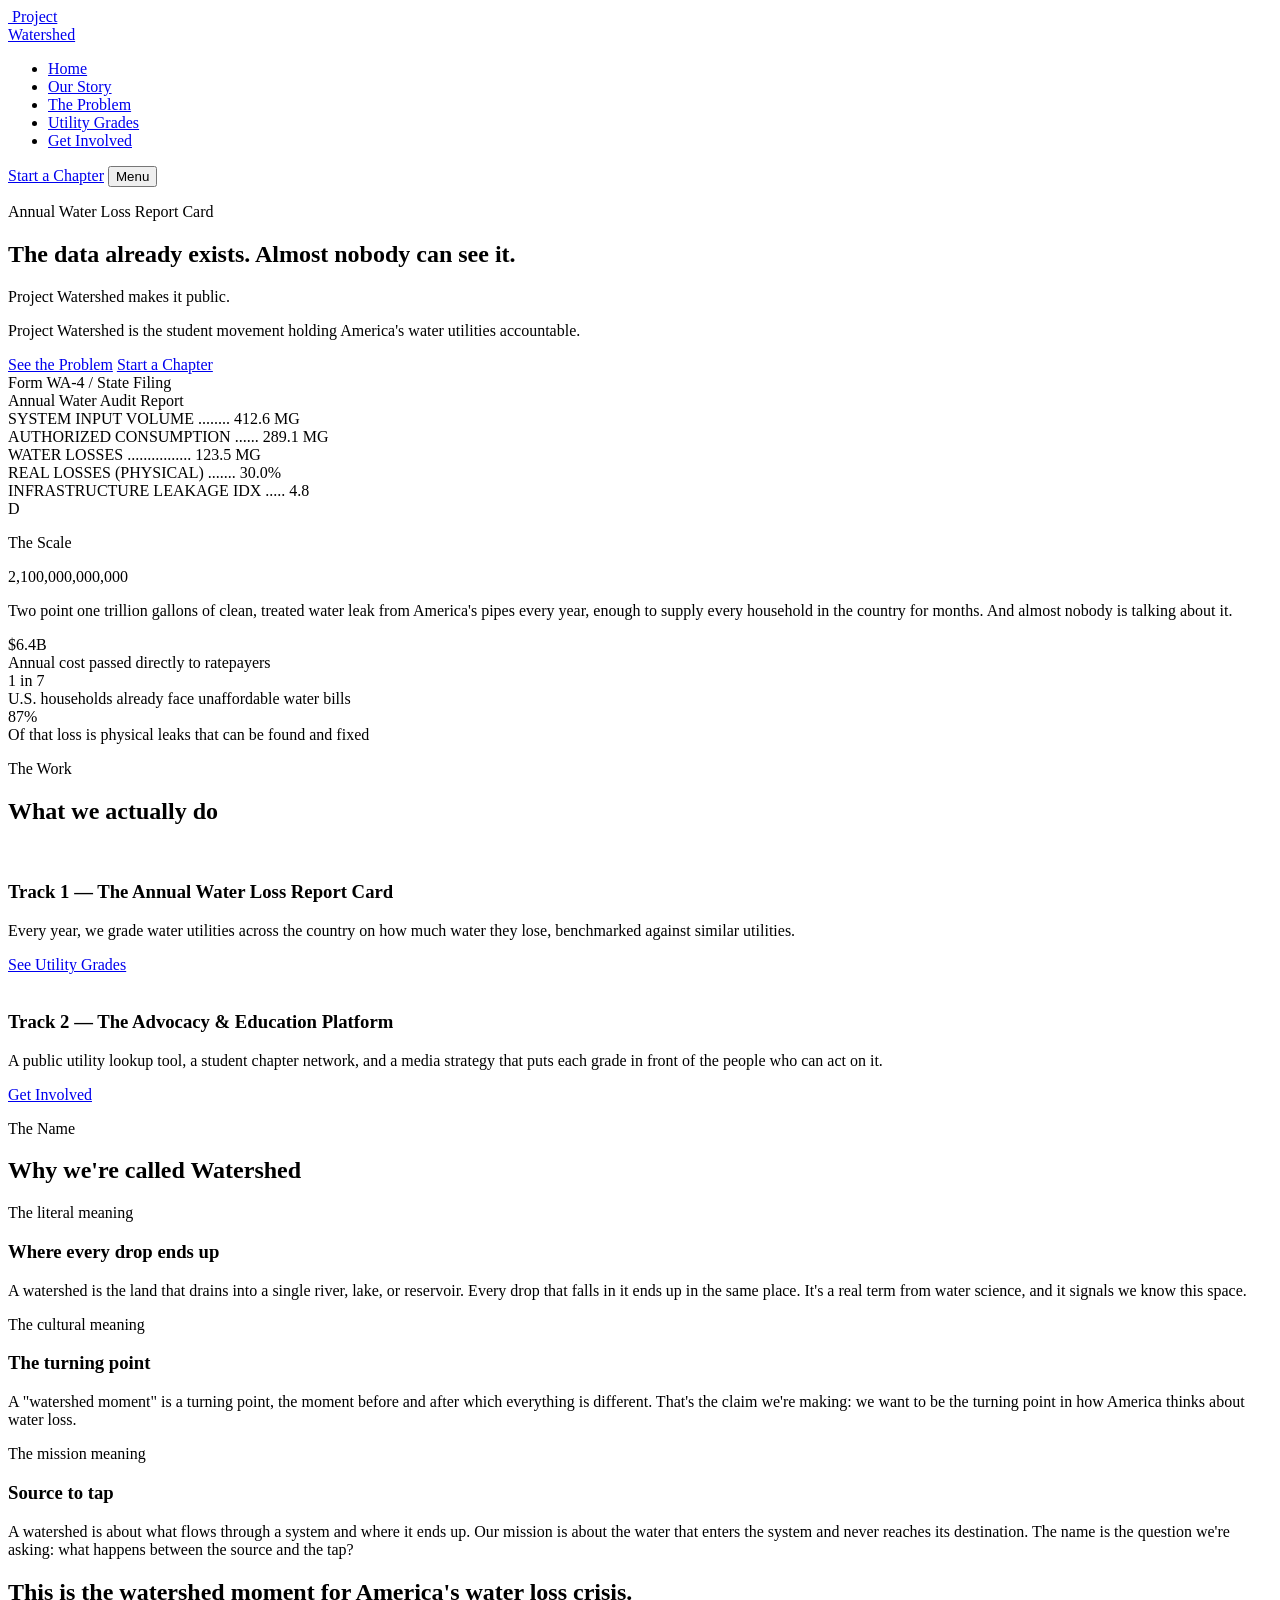
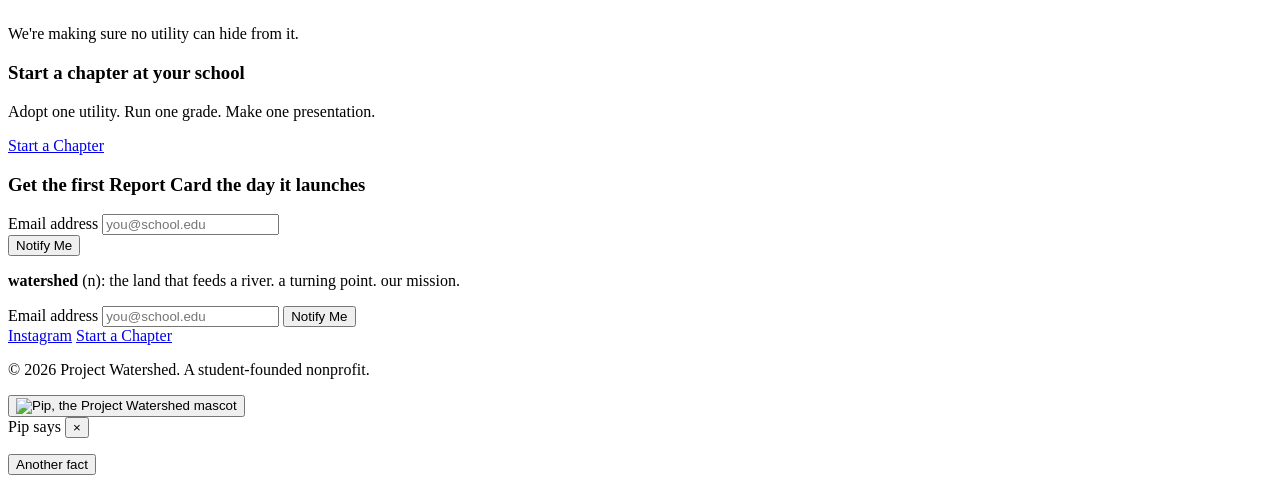
==== index.html @ 5fb7e9ea "Add files via upload" ====
<!doctype html>
<html lang="en">
<head>
<meta charset="UTF-8">
<meta name="viewport" content="width=device-width, initial-scale=1.0">
<title>Project Watershed — America's Water Loss Report Card</title>
<meta name="description" content="Project Watershed grades U.S. water utilities on water loss and makes the data public. A student-founded nonprofit for government accountability.">
<link rel="preconnect" href="https://fonts.googleapis.com">
<link rel="preconnect" href="https://fonts.gstatic.com" crossorigin>
<link href="https://fonts.googleapis.com/css2?family=Barlow+Condensed:wght@500;600;700&family=Roboto+Mono:wght@400;500;700&family=Inter:wght@400;500;600&display=swap" rel="stylesheet">
<link rel="icon" type="image/png" href="assets/favicon.png">
<link rel="stylesheet" href="css/styles.css">
</head>
<body>

<header class="site-header">
  <div class="wrap site-header__inner">
    <a href="index.html" class="site-logo" aria-label="Project Watershed home">
      <img class="site-logo__mark" src="assets/logo-mark.png" alt="" aria-hidden="true">
      <span class="site-logo__text">Project<br>Watershed</span>
    </a>
    <div class="site-header__right">
      <nav class="site-nav" id="primary-nav" data-nav aria-label="Primary">
      <ul>
        <li><a href="index.html" aria-current="page">Home</a></li>
        <li><a href="our-story.html">Our Story</a></li>
        <li><a href="the-problem.html">The Problem</a></li>
        <li><a href="utility-grades.html">Utility Grades</a></li>
        <li><a href="get-involved.html">Get Involved</a></li>
      </ul>
    </nav>
      <a href="get-involved.html#start-chapter" class="header-cta">Start a Chapter</a>
      <button class="nav-toggle" data-nav-toggle aria-expanded="false" aria-controls="primary-nav">
      <span class="nav-toggle__bar"></span><span class="nav-toggle__bar"></span><span class="nav-toggle__bar"></span>
      <span class="visually-hidden">Menu</span>
    </button>
    </div>
  </div>
</header>

<main>

  <!-- Hero -->
  <section class="hero">
    <div class="wrap hero__grid">
      <div>
        <p class="hero__eyebrow">Annual Water Loss Report Card</p>
        <h1>The data already exists. Almost nobody can see it.</h1>
        <p class="hero__sub">Project Watershed makes it public.</p>
        <p class="hero__identity">Project Watershed is the student movement holding America's water utilities accountable.</p>
        <div class="btn-row">
          <a href="the-problem.html" class="btn btn--primary">See the Problem</a>
          <a href="get-involved.html#start-chapter" class="btn btn--ghost">Start a Chapter</a>
        </div>
      </div>

      <div class="hero-doc" data-hero-doc aria-hidden="true">
        <div class="hero-doc__paper">
          <span class="hero-doc__tag">Form WA-4 / State Filing</span>
          <div class="hero-doc__title">Annual Water Audit Report</div>
          <div class="hero-doc__line" data-scramble="SYSTEM INPUT VOLUME ........ 412.6 MG">SYSTEM INPUT VOLUME ........ 412.6 MG</div>
          <div class="hero-doc__line" data-scramble="AUTHORIZED CONSUMPTION ...... 289.1 MG">AUTHORIZED CONSUMPTION ...... 289.1 MG</div>
          <div class="hero-doc__line" data-scramble="WATER LOSSES ................ 123.5 MG">WATER LOSSES ................ 123.5 MG</div>
          <div class="hero-doc__line" data-scramble="REAL LOSSES (PHYSICAL) ....... 30.0%">REAL LOSSES (PHYSICAL) ....... 30.0%</div>
          <div class="hero-doc__line" data-scramble="INFRASTRUCTURE LEAKAGE IDX ..... 4.8">INFRASTRUCTURE LEAKAGE IDX ..... 4.8</div>
        </div>
        <div class="hero-doc__stampwrap" data-hero-stamp>
          <div class="grade-stamp"></div>
          <span class="hero-doc__grade">D</span>
        </div>
      </div>
    </div>
  </section>

  <!-- The number -->
  <section class="section section--blueprint section--tight-top">
    <div class="contour-field" aria-hidden="true"></div>
    <div class="wrap" data-reveal>
      <p class="eyebrow">The Scale</p>
      <p class="big-number">2,100,000,000,000</p>
      <p class="big-number__caption">Two point one trillion gallons of clean, treated water leak from America's pipes every year, enough to supply every household in the country for months. And almost nobody is talking about it.</p>

      <div class="stat-row">
        <div class="stat-card">
          <div class="stat-card__num">$6.4B</div>
          <div class="stat-card__label">Annual cost passed directly to ratepayers</div>
        </div>
        <div class="stat-card">
          <div class="stat-card__num">1 in 7</div>
          <div class="stat-card__label">U.S. households already face unaffordable water bills</div>
        </div>
        <div class="stat-card">
          <div class="stat-card__num">87%</div>
          <div class="stat-card__label">Of that loss is physical leaks that can be found and fixed</div>
        </div>
      </div>
    </div>
  </section>

  <!-- Two tracks -->
  <section class="section section--dim">
    <div class="wrap">
      <div class="section-head" data-reveal>
        <p class="eyebrow">The Work</p>
        <h2>What we actually do</h2>
      </div>

      <div class="card-grid card-grid--2">
        <article class="card" data-reveal>
          <img class="card__icon" src="assets/document-lines.svg" alt="" aria-hidden="true">
          <h3>Track 1 — The Annual Water Loss Report Card</h3>
          <p>Every year, we grade water utilities across the country on how much water they lose, benchmarked against similar utilities.</p>
          <a href="utility-grades.html" class="btn btn--ghost">See Utility Grades</a>
        </article>
        <article class="card" data-reveal>
          <img class="card__icon" src="assets/document-lines.svg" alt="" aria-hidden="true">
          <h3>Track 2 — The Advocacy &amp; Education Platform</h3>
          <p>A public utility lookup tool, a student chapter network, and a media strategy that puts each grade in front of the people who can act on it.</p>
          <a href="get-involved.html" class="btn btn--ghost">Get Involved</a>
        </article>
      </div>
    </div>
  </section>

  <!-- Why Watershed -->
  <section class="section section--paper">
    <div class="wrap">
      <div class="section-head" data-reveal>
        <p class="eyebrow">The Name</p>
        <h2>Why we're called Watershed</h2>
      </div>

      <div class="rings">
        <div class="ring-item" data-reveal>
          <span class="eyebrow">The literal meaning</span>
          <h3>Where every drop ends up</h3>
          <p>A watershed is the land that drains into a single river, lake, or reservoir. Every drop that falls in it ends up in the same place. It's a real term from water science, and it signals we know this space.</p>
        </div>
        <div class="ring-item" data-reveal>
          <span class="eyebrow">The cultural meaning</span>
          <h3>The turning point</h3>
          <p>A "watershed moment" is a turning point, the moment before and after which everything is different. That's the claim we're making: we want to be the turning point in how America thinks about water loss.</p>
        </div>
        <div class="ring-item" data-reveal>
          <span class="eyebrow">The mission meaning</span>
          <h3>Source to tap</h3>
          <p>A watershed is about what flows through a system and where it ends up. Our mission is about the water that enters the system and never reaches its destination. The name is the question we're asking: what happens between the source and the tap?</p>
        </div>
      </div>
    </div>
  </section>

  <!-- Closing CTA -->
  <section class="section section--paper">
    <div class="wrap" data-reveal>
      <div class="section-head">
        <h2>This is the watershed moment for America's water loss crisis.</h2>
        <p>We're making sure no utility can hide from it.</p>
      </div>

      <div class="card-grid card-grid--2">
        <div class="form-panel">
          <h3>Start a chapter at your school</h3>
          <p style="margin-top:8px;">Adopt one utility. Run one grade. Make one presentation.</p>
          <a href="get-involved.html#start-chapter" class="btn btn--primary" style="margin-top:20px;">Start a Chapter</a>
        </div>
        <div class="form-panel">
          <h3>Get the first Report Card the day it launches</h3>
          <form data-signup-form novalidate>
            <div class="form-row">
              <div class="form-field" style="flex:1 1 100%;">
                <label for="home-email">Email address</label>
                <input type="email" id="home-email" name="email" placeholder="you@school.edu" required>
              </div>
            </div>
            <button type="submit" class="btn btn--primary">Notify Me</button>
            <p class="form-success" data-form-success hidden>You're on the list. We'll be in touch.</p>
          </form>
        </div>
      </div>
    </div>
  </section>

</main>

<footer class="site-footer">
  <div class="wrap site-footer__inner">
    <div class="site-footer__top">
      <p class="site-footer__tagline"><strong>watershed</strong> (n): the land that feeds a river. a turning point. our mission.</p>
      <form class="footer-signup" data-signup-form novalidate>
        <label for="footer-email" class="visually-hidden">Email address</label>
        <input type="email" id="footer-email" name="email" placeholder="you@school.edu" required>
        <button type="submit">Notify Me</button>
        <p class="form-success" data-form-success hidden>You're on the list.</p>
      </form>
    </div>
    <div class="site-footer__cta-row">
      <a href="https://instagram.com/project.watershed" target="_blank" rel="noopener" class="footer-cta-link">Instagram</a>
      <a href="get-involved.html#start-chapter" class="footer-cta-link footer-cta-link--accent">Start a Chapter</a>
    </div>
    <p class="site-footer__copyright">© 2026 Project Watershed. A student-founded nonprofit.</p>
  </div>
</footer>

<div class="pip-widget" data-pip-widget>
  <button type="button" class="pip-widget__btn" data-pip-btn aria-haspopup="true" aria-expanded="false" aria-controls="pip-panel">
    <img data-pip-img src="assets/pip/pip-thumbsup.png" alt="Pip, the Project Watershed mascot">
  </button>
  <div class="pip-widget__panel" data-pip-panel id="pip-panel" role="dialog" aria-label="Water loss fun fact">
    <div class="pip-widget__panel-head">
      <span class="pip-widget__label">Pip says</span>
      <button type="button" class="pip-widget__close" data-pip-close aria-label="Close">&times;</button>
    </div>
    <p class="pip-widget__fact" data-pip-fact></p>
    <button type="button" class="pip-widget__next" data-pip-next>Another fact</button>
  </div>
</div>

<script src="js/main.js"></script>
</body>
</html>
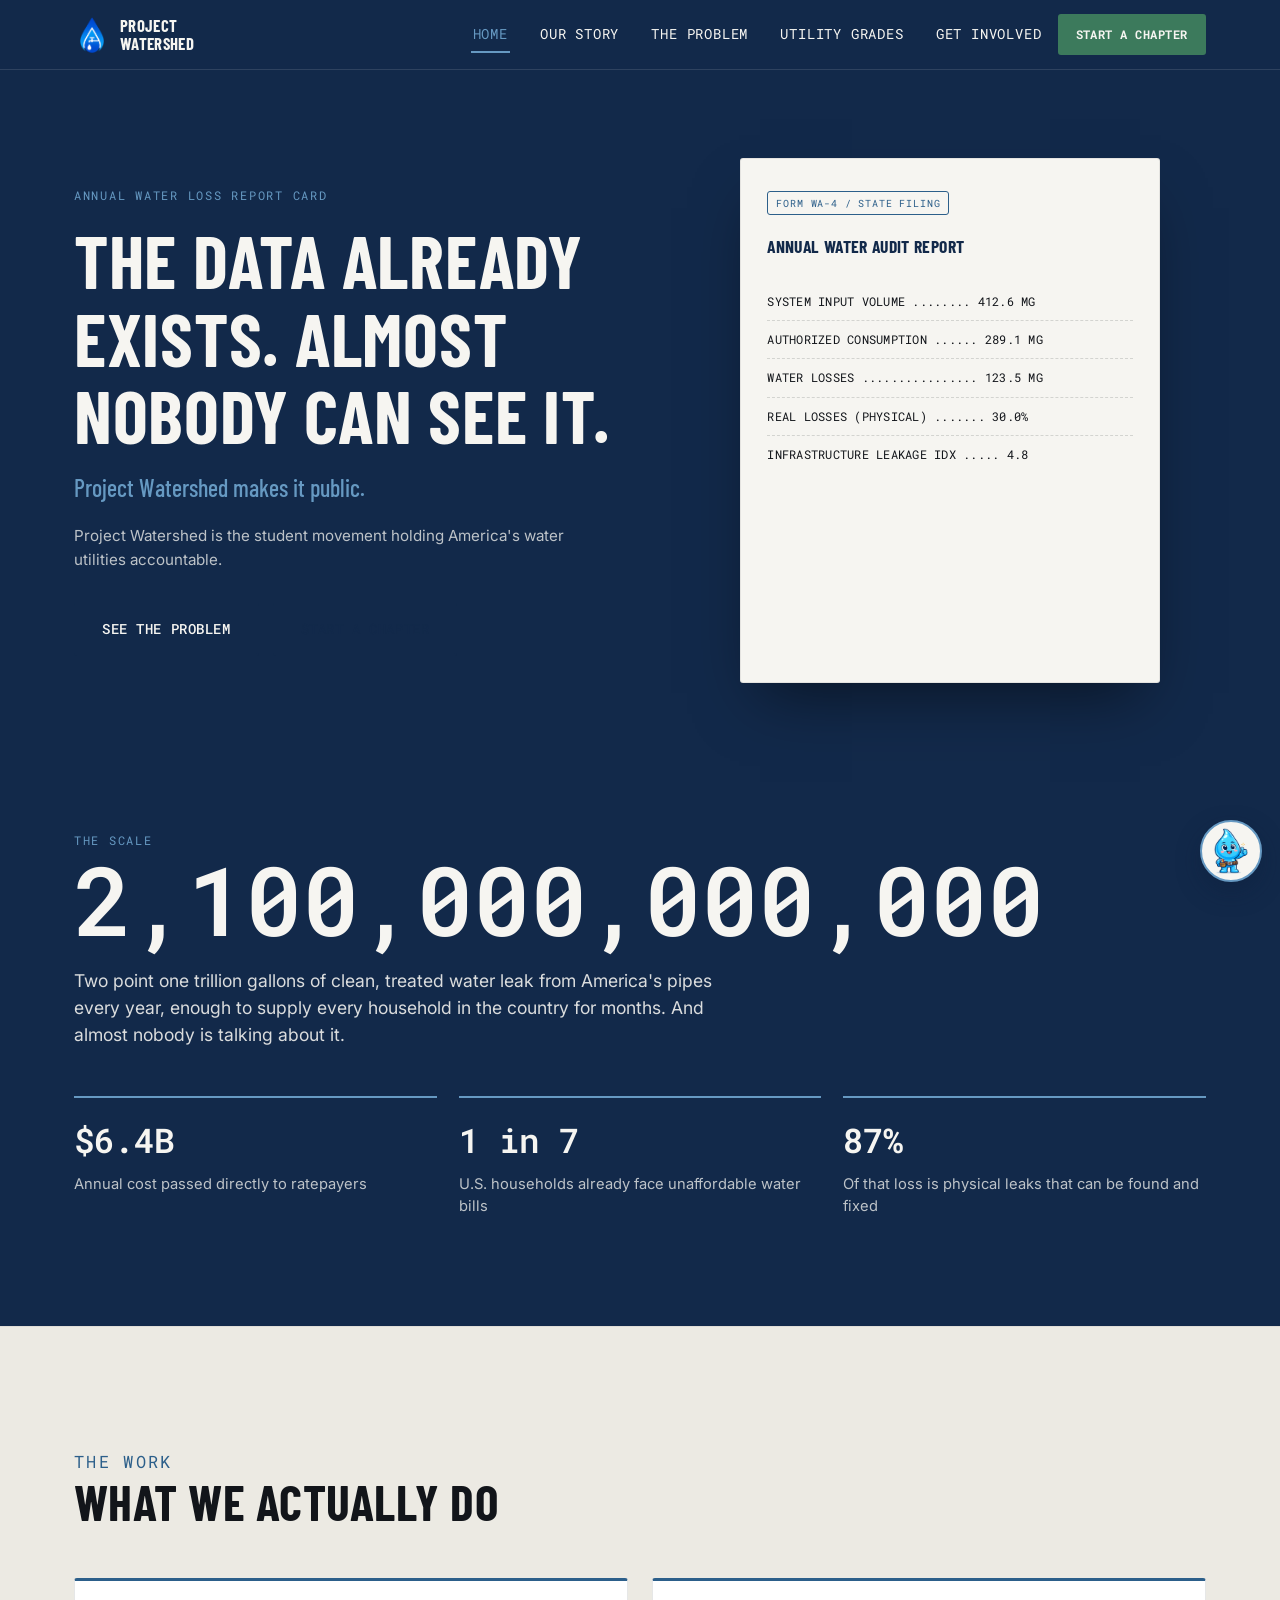
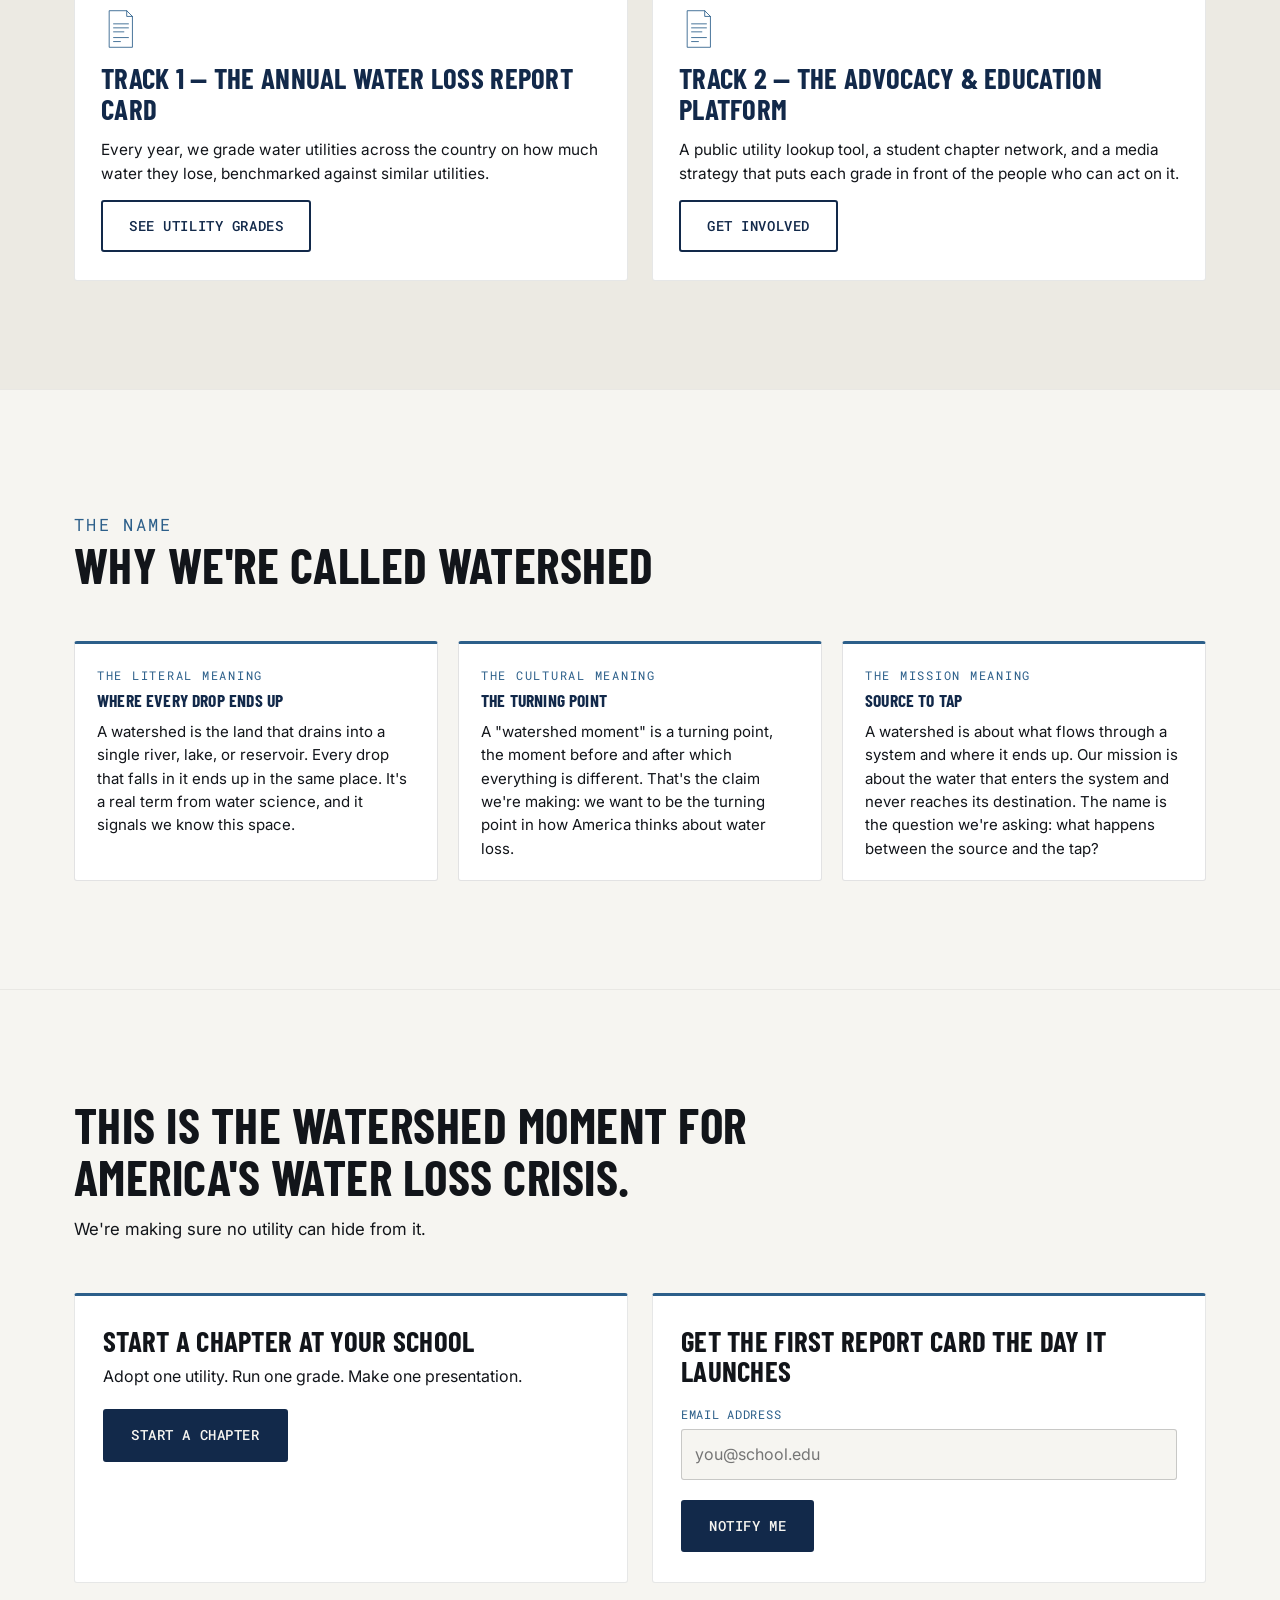
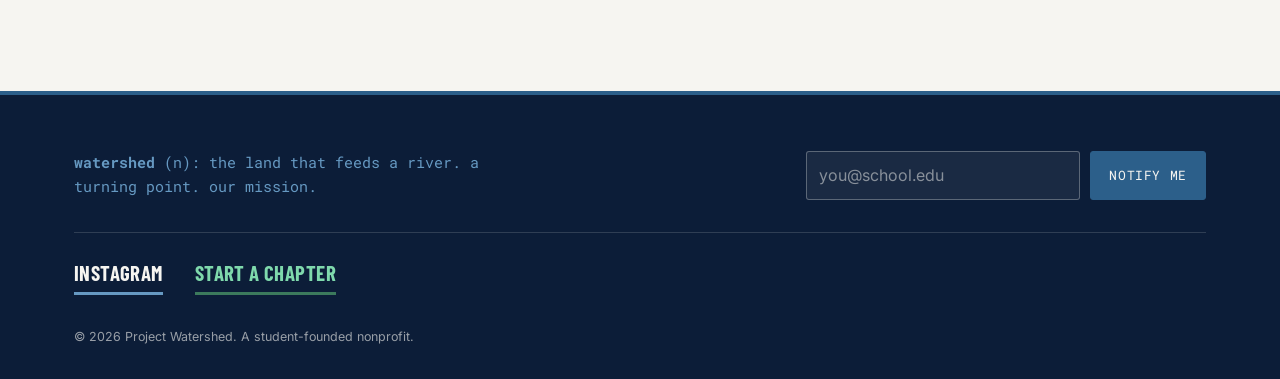
==== commit 40271e64: "Update index.html" ====
--- a/index.html
+++ b/index.html
@@ -166,7 +166,7 @@
         </div>
         <div class="form-panel">
           <h3>Get the first Report Card the day it launches</h3>
-          <form data-signup-form novalidate>
+          <form action="https://formspree.io/f/xyeywede" method="POST" data-signup-form novalidate>
             <div class="form-row">
               <div class="form-field" style="flex:1 1 100%;">
                 <label for="home-email">Email address</label>
@@ -187,7 +187,7 @@
   <div class="wrap site-footer__inner">
     <div class="site-footer__top">
       <p class="site-footer__tagline"><strong>watershed</strong> (n): the land that feeds a river. a turning point. our mission.</p>
-      <form class="footer-signup" data-signup-form novalidate>
+      <form action="https://formspree.io/f/xyeywede" method="POST" class="footer-signup" data-signup-form novalidate>
         <label for="footer-email" class="visually-hidden">Email address</label>
         <input type="email" id="footer-email" name="email" placeholder="you@school.edu" required>
         <button type="submit">Notify Me</button>
--- a/css/styles.css
+++ b/css/styles.css
@@ -0,0 +1,1054 @@
+/* ==========================================================================
+   Project Watershed — Design System
+   Barlow Condensed (display) / Roboto Mono (data) / Inter (body)
+   ========================================================================== */
+
+:root {
+  --blueprint: #12294A;
+  --blueprint-deep: #0c1d38;
+  --cyanotype: #2C5F8A;
+  --cyanotype-light: #6699C2;
+  --paper: #F6F5F1;
+  --paper-dim: #eceae3;
+  --ink: #12151A;
+  --grade-red: #B23A2E;
+  --grade-green: #3C7A5C;
+  --white: #ffffff;
+
+  --font-display: "Barlow Condensed", sans-serif;
+  --font-mono: "Roboto Mono", monospace;
+  --font-body: "Inter", sans-serif;
+
+  --radius: 3px;
+  --wrap: 1180px;
+  --gutter: 24px;
+
+  --dur: 0.5s;
+  --ease: cubic-bezier(0.4, 0, 0.2, 1);
+}
+
+/* ---------- Reset ---------- */
+*, *::before, *::after { box-sizing: border-box; }
+html { scroll-behavior: smooth; }
+@media (prefers-reduced-motion: reduce) {
+  html { scroll-behavior: auto; }
+  *, *::before, *::after {
+    animation-duration: 0.001ms !important;
+    animation-iteration-count: 1 !important;
+    transition-duration: 0.001ms !important;
+    scroll-behavior: auto !important;
+  }
+}
+
+body, h1, h2, h3, h4, p, figure, blockquote, dl, dd, ul, ol {
+  margin: 0;
+}
+ul, ol { list-style: none; padding: 0; }
+img, svg { display: block; max-width: 100%; }
+input, button, textarea, select { font: inherit; color: inherit; }
+a { color: inherit; }
+button { cursor: pointer; }
+
+body {
+  font-family: var(--font-body);
+  color: var(--ink);
+  background: var(--paper);
+  line-height: 1.55;
+  -webkit-font-smoothing: antialiased;
+}
+
+/* ---------- Focus states ---------- */
+a:focus-visible,
+button:focus-visible,
+input:focus-visible,
+[tabindex]:focus-visible {
+  outline: 3px solid var(--cyanotype-light);
+  outline-offset: 2px;
+}
+.section--blueprint a:focus-visible,
+.site-header a:focus-visible,
+.site-header button:focus-visible {
+  outline-color: var(--paper);
+}
+
+.visually-hidden {
+  position: absolute;
+  width: 1px; height: 1px;
+  padding: 0; margin: -1px;
+  overflow: hidden;
+  clip: rect(0,0,0,0);
+  white-space: nowrap;
+  border: 0;
+}
+
+/* ---------- Type scale ---------- */
+h1, h2, h3, h4 {
+  font-family: var(--font-display);
+  font-weight: 700;
+  text-transform: uppercase;
+  letter-spacing: 0.01em;
+  line-height: 1.05;
+}
+h1 { font-size: clamp(2.4rem, 6vw, 4.6rem); }
+h2 { font-size: clamp(1.9rem, 4.4vw, 3.1rem); }
+h3 { font-size: clamp(1.35rem, 2.6vw, 1.8rem); }
+h4 { font-size: 1.1rem; letter-spacing: 0.04em; }
+
+p { max-width: 62ch; }
+.eyebrow {
+  font-family: var(--font-mono);
+  text-transform: uppercase;
+  letter-spacing: 0.14em;
+  font-size: 0.78rem;
+  color: var(--cyanotype);
+}
+.section--blueprint .eyebrow { color: var(--cyanotype-light); }
+
+.mono, .stat, .numeral {
+  font-family: var(--font-mono);
+}
+
+/* ---------- Layout helpers ---------- */
+.wrap {
+  max-width: var(--wrap);
+  margin-inline: auto;
+  padding-inline: var(--gutter);
+}
+.section {
+  position: relative;
+  padding-block: clamp(56px, 9vw, 108px);
+  overflow: hidden;
+}
+.section--tight-top { padding-top: clamp(24px, 4vw, 48px); }
+#start-chapter { scroll-margin-top: 90px; }
+.section--paper { background: var(--paper); color: var(--ink); }
+.section--blueprint {
+  background: var(--blueprint);
+  color: var(--paper);
+}
+.section--blueprint a { color: var(--cyanotype-light); }
+.section--dim { background: var(--paper-dim); }
+
+.section-head {
+  max-width: 720px;
+  margin-bottom: clamp(28px, 4vw, 52px);
+}
+.section-head p { margin-top: 14px; font-size: 1.05rem; }
+
+/* Contour-line watermark — reusable across every Blueprint section */
+.contour-field {
+  position: absolute;
+  inset: 0;
+  background-image: url("../assets/contour-lines.svg");
+  background-repeat: repeat;
+  background-size: 800px 800px;
+  opacity: 0.5;
+  pointer-events: none;
+}
+.section--blueprint > .wrap,
+.section--blueprint > * { position: relative; z-index: 1; }
+
+/* ---------- Buttons ---------- */
+.btn {
+  display: inline-flex;
+  align-items: center;
+  gap: 8px;
+  font-family: var(--font-mono);
+  font-weight: 500;
+  font-size: 0.9rem;
+  letter-spacing: 0.04em;
+  text-transform: uppercase;
+  text-decoration: none;
+  padding: 13px 26px;
+  border: 2px solid currentColor;
+  border-radius: var(--radius);
+  background: transparent;
+  transition: background var(--dur) var(--ease), color var(--dur) var(--ease);
+}
+.btn--primary {
+  background: var(--blueprint);
+  border-color: var(--blueprint);
+  color: var(--paper);
+}
+.btn--primary:hover { background: var(--cyanotype); border-color: var(--cyanotype); }
+.btn--ghost {
+  color: var(--blueprint);
+}
+.btn--ghost:hover { background: var(--blueprint); color: var(--paper); }
+.section--blueprint .btn--primary {
+  background: var(--paper);
+  border-color: var(--paper);
+  color: var(--blueprint);
+}
+.section--blueprint .btn--primary:hover {
+  background: var(--cyanotype-light);
+  border-color: var(--cyanotype-light);
+  color: var(--blueprint-deep);
+}
+.section--blueprint .btn--ghost {
+  color: var(--paper);
+}
+.section--blueprint .btn--ghost:hover { background: var(--paper); color: var(--blueprint); }
+
+.btn-row { display: flex; flex-wrap: wrap; gap: 14px; }
+
+/* ---------- Header ---------- */
+.site-header {
+  position: sticky;
+  top: 0;
+  z-index: 100;
+  background: var(--blueprint);
+  border-bottom: 1px solid rgba(246,245,241,0.12);
+}
+.site-header__inner {
+  display: flex;
+  align-items: center;
+  justify-content: space-between;
+  padding-block: 14px;
+}
+.site-logo {
+  display: flex;
+  align-items: center;
+  gap: 10px;
+  text-decoration: none;
+  color: var(--paper);
+}
+.site-logo__mark { width: 36px; height: 36px; flex-shrink: 0; object-fit: contain; }
+.site-logo__text {
+  font-family: var(--font-display);
+  font-weight: 700;
+  text-transform: uppercase;
+  font-size: 1.05rem;
+  letter-spacing: 0.02em;
+  line-height: 1.05;
+}
+
+.site-header__right {
+  display: flex;
+  align-items: center;
+  gap: 14px;
+}
+
+.header-cta {
+  display: inline-flex;
+  align-items: center;
+  white-space: nowrap;
+  font-family: var(--font-mono);
+  font-weight: 700;
+  text-transform: uppercase;
+  letter-spacing: 0.04em;
+  font-size: 0.78rem;
+  text-decoration: none;
+  color: var(--paper);
+  background: var(--grade-green);
+  border: 2px solid var(--grade-green);
+  border-radius: var(--radius);
+  padding: 9px 16px;
+  transition: background var(--dur) var(--ease), border-color var(--dur) var(--ease);
+}
+.header-cta:hover { background: #2e6249; border-color: #2e6249; }
+
+@media (max-width: 479px) {
+  .site-logo__text { font-size: 0.9rem; }
+  .header-cta { padding: 8px 10px; font-size: 0.7rem; }
+  .site-header__right { gap: 8px; }
+}
+
+.nav-toggle {
+  display: flex;
+  flex-direction: column;
+  justify-content: center;
+  gap: 5px;
+  width: 40px;
+  height: 40px;
+  background: transparent;
+  border: 1px solid rgba(246,245,241,0.35);
+  border-radius: var(--radius);
+}
+.nav-toggle__bar {
+  display: block;
+  width: 20px;
+  height: 2px;
+  margin-inline: auto;
+  background: var(--paper);
+  transition: transform var(--dur) var(--ease), opacity var(--dur) var(--ease);
+}
+.nav-toggle[aria-expanded="true"] .nav-toggle__bar:nth-child(1) { transform: translateY(7px) rotate(45deg); }
+.nav-toggle[aria-expanded="true"] .nav-toggle__bar:nth-child(2) { opacity: 0; }
+.nav-toggle[aria-expanded="true"] .nav-toggle__bar:nth-child(3) { transform: translateY(-7px) rotate(-45deg); }
+
+.site-nav {
+  position: absolute;
+  top: 100%; left: 0; right: 0;
+  background: var(--blueprint);
+  border-bottom: 1px solid rgba(246,245,241,0.12);
+  max-height: 0;
+  overflow: hidden;
+  transition: max-height var(--dur) var(--ease);
+}
+.site-nav[data-open="true"] { max-height: 320px; }
+.site-nav ul { display: flex; flex-direction: column; padding: 8px var(--gutter) 18px; }
+.site-nav a {
+  display: block;
+  padding: 12px 4px;
+  font-family: var(--font-mono);
+  text-transform: uppercase;
+  font-size: 0.85rem;
+  letter-spacing: 0.06em;
+  color: var(--paper);
+  text-decoration: none;
+  border-bottom: 1px solid rgba(246,245,241,0.08);
+}
+.site-nav a[aria-current="page"] { color: var(--cyanotype-light); }
+
+@media (min-width: 768px) {
+  .nav-toggle { display: none; }
+  .site-nav {
+    position: static;
+    max-height: none;
+    background: transparent;
+    border-bottom: none;
+    overflow: visible;
+  }
+  .site-nav ul { flex-direction: row; padding: 0; gap: 28px; }
+  .site-nav a { border-bottom: none; padding: 6px 2px; position: relative; }
+  .site-nav a::after {
+    content: "";
+    position: absolute;
+    left: 0; right: 100%; bottom: -2px;
+    height: 2px;
+    background: var(--cyanotype-light);
+    transition: right var(--dur) var(--ease);
+  }
+  .site-nav a:hover::after,
+  .site-nav a[aria-current="page"]::after { right: 0; }
+}
+
+/* ---------- Footer ---------- */
+.site-footer {
+  background: var(--blueprint-deep);
+  color: var(--paper);
+  padding-block: 56px 32px;
+  border-top: 4px solid var(--cyanotype);
+}
+.site-footer__inner {
+  display: flex;
+  flex-direction: column;
+  gap: 32px;
+}
+.site-footer__top {
+  display: flex;
+  flex-direction: column;
+  gap: 24px;
+}
+.site-footer__tagline {
+  font-family: var(--font-mono);
+  font-size: 0.95rem;
+  color: var(--cyanotype-light);
+  max-width: 46ch;
+}
+.footer-signup {
+  display: flex;
+  flex-wrap: wrap;
+  gap: 10px;
+  max-width: 420px;
+}
+.footer-signup input {
+  flex: 1 1 200px;
+  padding: 11px 12px;
+  background: rgba(246,245,241,0.06);
+  border: 1px solid rgba(246,245,241,0.3);
+  border-radius: var(--radius);
+  color: var(--paper);
+}
+.footer-signup input::placeholder { color: rgba(246,245,241,0.5); }
+.footer-signup button {
+  padding: 11px 18px;
+  background: var(--cyanotype);
+  border: 1px solid var(--cyanotype);
+  border-radius: var(--radius);
+  color: var(--paper);
+  font-family: var(--font-mono);
+  text-transform: uppercase;
+  font-size: 0.8rem;
+  letter-spacing: 0.05em;
+}
+.footer-signup button:hover { background: var(--cyanotype-light); }
+
+/* Bold bottom links row — Instagram / Start a Chapter */
+.site-footer__cta-row {
+  display: flex;
+  flex-wrap: wrap;
+  gap: 18px 32px;
+  padding-top: 24px;
+  border-top: 1px solid rgba(246,245,241,0.15);
+}
+.footer-cta-link {
+  font-family: var(--font-display);
+  font-weight: 700;
+  text-transform: uppercase;
+  letter-spacing: 0.02em;
+  font-size: clamp(1.05rem, 2vw, 1.3rem);
+  color: var(--paper);
+  text-decoration: none;
+  padding-bottom: 3px;
+  border-bottom: 3px solid var(--cyanotype-light);
+  transition: color var(--dur) var(--ease), border-color var(--dur) var(--ease);
+}
+.footer-cta-link:hover { color: var(--cyanotype-light); }
+.footer-cta-link--accent { color: #7fd9ac; border-color: var(--grade-green); }
+.footer-cta-link--accent:hover { color: var(--paper); border-color: #7fd9ac; }
+
+.site-footer__copyright {
+  font-size: 0.78rem;
+  opacity: 0.6;
+}
+
+@media (min-width: 768px) {
+  .site-footer__top {
+    flex-direction: row;
+    justify-content: space-between;
+    align-items: flex-start;
+    gap: 40px;
+  }
+}
+
+/* ---------- Forms (generic, used in-page too) ---------- */
+.form-success {
+  font-family: var(--font-mono);
+  font-size: 0.85rem;
+  color: var(--grade-green);
+  margin-top: 8px;
+}
+.section--blueprint .form-success { color: #7fd9ac; }
+.form-success::before { content: "✓ "; }
+
+/* ==========================================================================
+   Hero (Home)
+   ========================================================================== */
+.hero {
+  background: var(--blueprint);
+  color: var(--paper);
+  padding-top: clamp(48px, 8vw, 88px);
+  padding-bottom: clamp(56px, 9vw, 100px);
+}
+.hero__grid {
+  display: grid;
+  gap: 40px;
+  align-items: center;
+}
+@media (min-width: 1024px) {
+  .hero__grid { grid-template-columns: 1.05fr 0.95fr; gap: 56px; }
+}
+
+.hero__eyebrow {
+  font-family: var(--font-mono);
+  text-transform: uppercase;
+  letter-spacing: 0.14em;
+  font-size: 0.78rem;
+  color: var(--cyanotype-light);
+  margin-bottom: 16px;
+}
+.hero h1 { color: var(--paper); }
+.hero__sub {
+  font-family: var(--font-display);
+  text-transform: none;
+  font-weight: 500;
+  font-size: clamp(1.15rem, 2.2vw, 1.5rem);
+  color: var(--cyanotype-light);
+  margin-top: 16px;
+  max-width: 44ch;
+}
+.hero__identity {
+  margin-top: 18px;
+  font-size: 0.95rem;
+  color: rgba(246,245,241,0.75);
+  max-width: 50ch;
+}
+.hero .btn-row { margin-top: 32px; }
+
+/* Document → grade animation */
+.hero-doc {
+  position: relative;
+  width: 100%;
+  aspect-ratio: 4 / 5;
+  max-width: 420px;
+  margin-inline: auto;
+}
+.hero-doc__paper {
+  position: absolute;
+  inset: 0;
+  background: var(--paper);
+  color: var(--ink);
+  border-radius: var(--radius);
+  padding: 30px 26px;
+  box-shadow: 0 30px 60px -20px rgba(0,0,0,0.5);
+  border: 1px solid rgba(18,21,26,0.08);
+}
+.hero-doc__tag {
+  font-family: var(--font-mono);
+  font-size: 0.65rem;
+  text-transform: uppercase;
+  letter-spacing: 0.08em;
+  color: var(--cyanotype);
+  border: 1px solid var(--cyanotype);
+  display: inline-block;
+  padding: 3px 8px;
+  border-radius: var(--radius);
+  margin-bottom: 18px;
+}
+.hero-doc__title {
+  font-family: var(--font-display);
+  font-weight: 700;
+  text-transform: uppercase;
+  font-size: 1.1rem;
+  letter-spacing: 0.02em;
+  margin-bottom: 22px;
+  color: var(--blueprint);
+}
+.hero-doc__line {
+  font-family: var(--font-mono);
+  font-size: 0.78rem;
+  letter-spacing: 0.02em;
+  color: var(--ink);
+  padding-block: 9px;
+  border-bottom: 1px dashed rgba(18,21,26,0.15);
+  white-space: nowrap;
+  overflow: hidden;
+  text-overflow: clip;
+}
+.hero-doc__line:last-of-type { border-bottom: none; }
+
+.hero-doc__stampwrap {
+  position: absolute;
+  top: 50%; left: 50%;
+  width: 168px; height: 168px;
+  transform: translate(-50%, -50%) rotate(-10deg) scale(0.4);
+  opacity: 0;
+  transition: transform 0.7s var(--ease), opacity 0.5s var(--ease);
+  display: flex;
+  align-items: center;
+  justify-content: center;
+}
+.hero-doc__stampwrap.is-visible {
+  opacity: 1;
+  transform: translate(-50%, -50%) rotate(-10deg) scale(1);
+}
+.grade-stamp {
+  position: absolute;
+  inset: 0;
+  background-color: var(--grade-red);
+  -webkit-mask-image: url("../assets/grade-stamp.svg");
+  mask-image: url("../assets/grade-stamp.svg");
+  -webkit-mask-size: contain;
+  mask-size: contain;
+  -webkit-mask-repeat: no-repeat;
+  mask-repeat: no-repeat;
+  opacity: 0.92;
+}
+.grade-stamp--green { background-color: var(--grade-green); }
+.hero-doc__grade {
+  position: relative;
+  font-family: var(--font-display);
+  font-weight: 700;
+  font-size: 4.6rem;
+  color: var(--paper);
+  line-height: 1;
+}
+
+@media (prefers-reduced-motion: reduce) {
+  .hero-doc__stampwrap {
+    opacity: 1;
+    transform: translate(-50%, -50%) rotate(-10deg) scale(1);
+    transition: none;
+  }
+}
+
+/* ==========================================================================
+   Scroll reveal
+   ========================================================================== */
+[data-reveal] {
+  opacity: 0;
+  transform: translateY(18px);
+  transition: opacity 0.7s var(--ease), transform 0.7s var(--ease);
+}
+[data-reveal].is-visible {
+  opacity: 1;
+  transform: translateY(0);
+}
+@media (prefers-reduced-motion: reduce) {
+  [data-reveal] { opacity: 1; transform: none; transition: none; }
+}
+
+/* ==========================================================================
+   Big number / stat sections
+   ========================================================================== */
+.big-number {
+  font-family: var(--font-mono);
+  font-weight: 600;
+  font-size: clamp(2.4rem, 9vw, 6rem);
+  color: var(--paper);
+  letter-spacing: -0.01em;
+  line-height: 1;
+}
+.big-number__caption {
+  margin-top: 20px;
+  font-size: 1.1rem;
+  max-width: 62ch;
+  color: rgba(246,245,241,0.88);
+}
+.stat-row {
+  display: grid;
+  gap: 22px;
+  margin-top: 48px;
+}
+@media (min-width: 768px) {
+  .stat-row { grid-template-columns: repeat(3, 1fr); }
+}
+.stat-card {
+  border-top: 2px solid var(--cyanotype-light);
+  padding-top: 16px;
+}
+.stat-card__num {
+  font-family: var(--font-mono);
+  font-weight: 600;
+  font-size: 2.1rem;
+  color: var(--paper);
+}
+.stat-card__label {
+  margin-top: 6px;
+  font-size: 0.92rem;
+  color: rgba(246,245,241,0.75);
+}
+
+/* ==========================================================================
+   Rings (Why "Watershed")
+   ========================================================================== */
+.rings {
+  display: grid;
+  gap: 28px;
+  margin-top: 8px;
+}
+@media (min-width: 768px) {
+  .rings { grid-template-columns: repeat(3, 1fr); gap: 20px; }
+}
+.ring-item {
+  position: relative;
+  padding: 22px 22px 20px;
+  border: 1px solid rgba(18,21,26,0.12);
+  border-top: 3px solid var(--cyanotype);
+  border-radius: var(--radius);
+  background: var(--white);
+  max-width: 380px;
+}
+.ring-item h3 { color: var(--blueprint); font-size: 1.1rem; }
+.ring-item .eyebrow { display: block; margin-bottom: 6px; }
+.ring-item p { margin-top: 10px; font-size: 0.94rem; }
+
+/* ==========================================================================
+   Cards (tracks, difference blocks, pillars)
+   ========================================================================== */
+.card-grid {
+  display: grid;
+  gap: 24px;
+}
+@media (min-width: 768px) {
+  .card-grid--2 { grid-template-columns: repeat(2, 1fr); }
+}
+@media (min-width: 1024px) {
+  .card-grid--4 { grid-template-columns: repeat(4, 1fr); }
+}
+@media (min-width: 640px) and (max-width: 1023px) {
+  .card-grid--4 { grid-template-columns: repeat(2, 1fr); }
+}
+
+.card {
+  background: var(--white);
+  border: 1px solid rgba(18,21,26,0.1);
+  border-top: 3px solid var(--cyanotype);
+  border-radius: var(--radius);
+  padding: 28px 26px;
+  display: flex;
+  flex-direction: column;
+  gap: 14px;
+}
+.card__icon { width: 40px; height: 40px; }
+.card h3 { color: var(--blueprint); }
+.card p { font-size: 0.96rem; }
+.card .btn { margin-top: auto; align-self: flex-start; }
+
+.card--pillar {
+  border-top-color: var(--grade-green);
+}
+.card--num {
+  border-top: none;
+  padding-top: 0;
+}
+.card--num .card__num {
+  font-family: var(--font-mono);
+  font-size: 0.85rem;
+  color: var(--cyanotype);
+  border-bottom: 2px solid var(--cyanotype);
+  display: inline-block;
+  padding-bottom: 10px;
+  margin-bottom: 4px;
+}
+
+/* Numbered list (The Problem / Get Involved) */
+.numbered-list {
+  display: grid;
+  gap: 20px;
+  margin-top: 8px;
+}
+@media (min-width: 768px) {
+  .numbered-list { grid-template-columns: repeat(2, 1fr); }
+}
+.numbered-item {
+  padding: 26px 24px;
+  background: rgba(246,245,241,0.04);
+  border: 1px solid rgba(246,245,241,0.16);
+  border-radius: var(--radius);
+}
+.section--paper .numbered-item {
+  background: var(--white);
+  border-color: rgba(18,21,26,0.1);
+}
+.numbered-item__num {
+  font-family: var(--font-mono);
+  font-size: 0.85rem;
+  color: var(--cyanotype-light);
+  letter-spacing: 0.1em;
+}
+.section--paper .numbered-item__num { color: var(--cyanotype); }
+.numbered-item h3 { margin-top: 8px; font-size: 1.15rem; }
+.numbered-item p { margin-top: 10px; font-size: 0.94rem; }
+
+.steps-list {
+  counter-reset: step;
+  display: grid;
+  gap: 24px;
+  margin-top: 8px;
+}
+@media (min-width: 768px) {
+  .steps-list { grid-template-columns: repeat(3, 1fr); }
+}
+.step {
+  position: relative;
+  padding-top: 46px;
+}
+.step::before {
+  counter-increment: step;
+  content: "0" counter(step);
+  font-family: var(--font-mono);
+  font-size: 2.2rem;
+  font-weight: 600;
+  color: var(--cyanotype);
+  display: block;
+  margin-bottom: 6px;
+}
+.step h3 { color: var(--blueprint); font-size: 1.1rem; }
+.step p { margin-top: 10px; font-size: 0.94rem; }
+
+/* ==========================================================================
+   Callouts
+   ========================================================================== */
+.callout {
+  border-left: 4px solid var(--grade-red);
+  background: rgba(178,58,46,0.06);
+  padding: 22px 24px;
+  border-radius: 0 var(--radius) var(--radius) 0;
+  margin-top: 24px;
+}
+.callout p { font-size: 1rem; }
+.callout--green {
+  border-left-color: var(--grade-green);
+  background: rgba(60,122,92,0.1);
+}
+.callout--mono {
+  font-family: var(--font-mono);
+  font-size: 1.2rem;
+  color: var(--grade-green);
+  font-weight: 600;
+}
+.section--blueprint .callout--mono { color: #7fd9ac; }
+
+.proof-banner {
+  margin-top: 32px;
+  display: inline-flex;
+  align-items: center;
+  gap: 14px;
+  padding: 20px 26px;
+  background: rgba(60,122,92,0.14);
+  border: 1px solid var(--grade-green);
+  border-radius: var(--radius);
+  font-family: var(--font-mono);
+  font-size: 1.05rem;
+  color: #bdeed3;
+}
+
+/* ==========================================================================
+   Status marker (Utility Grades)
+   ========================================================================== */
+.status-marker {
+  display: inline-flex;
+  align-items: center;
+  gap: 10px;
+  font-family: var(--font-mono);
+  font-size: 0.82rem;
+  text-transform: uppercase;
+  letter-spacing: 0.06em;
+  padding: 10px 16px;
+  border: 1px dashed var(--cyanotype);
+  border-radius: var(--radius);
+  color: var(--cyanotype);
+  margin-top: 20px;
+}
+.status-marker__dot {
+  width: 8px; height: 8px;
+  border-radius: 50%;
+  background: var(--grade-red);
+  box-shadow: 0 0 0 3px rgba(178,58,46,0.2);
+}
+
+/* ==========================================================================
+   Forms — page-level (email capture, chapter interest)
+   ========================================================================== */
+.form-panel {
+  background: var(--white);
+  border: 1px solid rgba(18,21,26,0.1);
+  border-top: 3px solid var(--cyanotype);
+  border-radius: var(--radius);
+  padding: 30px 28px;
+}
+.section--blueprint .form-panel {
+  background: rgba(246,245,241,0.05);
+  border-color: rgba(246,245,241,0.18);
+}
+.form-row { display: flex; flex-wrap: wrap; gap: 12px; margin-top: 18px; }
+.form-field { display: flex; flex-direction: column; gap: 6px; flex: 1 1 200px; }
+.form-field label {
+  font-family: var(--font-mono);
+  font-size: 0.75rem;
+  text-transform: uppercase;
+  letter-spacing: 0.06em;
+  color: var(--cyanotype);
+}
+.section--blueprint .form-field label { color: var(--cyanotype-light); }
+.form-field input,
+.form-field select,
+.form-field textarea {
+  padding: 12px 13px;
+  border: 1px solid rgba(18,21,26,0.2);
+  border-radius: var(--radius);
+  background: var(--paper);
+  color: var(--ink);
+}
+.section--blueprint .form-field input,
+.section--blueprint .form-field select,
+.section--blueprint .form-field textarea {
+  background: rgba(246,245,241,0.08);
+  border-color: rgba(246,245,241,0.3);
+  color: var(--paper);
+}
+.form-panel .btn { margin-top: 20px; }
+
+/* CTA trio (Get Involved closing) */
+.cta-trio {
+  display: grid;
+  gap: 22px;
+}
+@media (min-width: 768px) {
+  .cta-trio { grid-template-columns: repeat(3, 1fr); }
+}
+.cta-box {
+  background: rgba(246,245,241,0.05);
+  border: 1px solid rgba(246,245,241,0.18);
+  border-radius: var(--radius);
+  padding: 26px 24px;
+  display: flex;
+  flex-direction: column;
+  gap: 12px;
+}
+.cta-box h3 { font-size: 1.15rem; }
+
+/* ==========================================================================
+   Story page specifics
+   ========================================================================== */
+.byline {
+  font-family: var(--font-mono);
+  font-size: 0.85rem;
+  color: var(--cyanotype);
+  margin-bottom: 20px;
+}
+blockquote.pull {
+  font-family: var(--font-display);
+  font-weight: 500;
+  font-size: clamp(1.3rem, 3vw, 1.9rem);
+  text-transform: none;
+  line-height: 1.3;
+  border-left: 3px solid var(--cyanotype);
+  padding-left: 20px;
+  margin-block: 28px;
+  color: var(--blueprint);
+}
+.section--blueprint blockquote.pull { color: var(--paper); border-left-color: var(--cyanotype-light); }
+
+.vision-grid {
+  display: grid;
+  gap: 24px;
+  margin-top: 8px;
+}
+@media (min-width: 768px) {
+  .vision-grid { grid-template-columns: repeat(2, 1fr); }
+}
+.vision-block {
+  padding: 26px;
+  border-radius: var(--radius);
+  background: rgba(246,245,241,0.05);
+  border: 1px solid rgba(246,245,241,0.18);
+}
+.vision-block h3 { font-size: 1rem; color: var(--cyanotype-light); margin-bottom: 10px; }
+.vision-block p { font-size: 1.05rem; color: var(--paper); }
+
+/* ---------- Two-column plain lists (Get Involved commitment) ---------- */
+.two-col {
+  display: grid;
+  gap: 30px;
+  margin-top: 8px;
+}
+@media (min-width: 768px) {
+  .two-col { grid-template-columns: repeat(2, 1fr); }
+}
+.two-col h3 {
+  font-size: 1rem;
+  letter-spacing: 0.04em;
+  color: var(--cyanotype);
+  margin-bottom: 14px;
+  padding-bottom: 10px;
+  border-bottom: 2px solid var(--cyanotype);
+}
+.two-col ul { display: flex; flex-direction: column; gap: 12px; }
+.two-col li {
+  font-size: 0.96rem;
+  padding-left: 20px;
+  position: relative;
+}
+.two-col li::before {
+  content: "—";
+  position: absolute;
+  left: 0;
+  color: var(--cyanotype);
+}
+.section--blueprint .two-col h3 { color: var(--cyanotype-light); border-bottom-color: var(--cyanotype-light); }
+.section--blueprint .two-col li::before { color: var(--cyanotype-light); }
+
+/* ---------- Section spacing rhythm ---------- */
+.section + .section { border-top: 1px solid rgba(18,21,26,0.06); }
+.section--blueprint + .section--blueprint { border-top-color: rgba(246,245,241,0.08); }
+.section--blueprint + .section--paper,
+.section--paper + .section--blueprint { border-top: none; }
+
+@media (max-width: 479px) {
+  .btn { width: 100%; justify-content: center; }
+  .btn-row { flex-direction: column; }
+}
+
+/* ==========================================================================
+   Pip — corner fun-fact widget
+   ========================================================================== */
+.pip-widget {
+  position: fixed;
+  right: 18px;
+  bottom: 18px;
+  z-index: 300;
+}
+.pip-widget__btn {
+  width: 62px;
+  height: 62px;
+  border-radius: 50%;
+  background: var(--paper);
+  border: 2px solid var(--cyanotype-light);
+  padding: 6px;
+  box-shadow: 0 10px 24px rgba(12,29,56,0.35);
+  display: flex;
+  align-items: center;
+  justify-content: center;
+  overflow: hidden;
+  transition: transform var(--dur) var(--ease);
+}
+.pip-widget__btn:hover { transform: scale(1.06); }
+.pip-widget__btn img { width: 100%; height: 100%; object-fit: contain; }
+
+.pip-widget__panel {
+  position: absolute;
+  right: 0;
+  bottom: calc(100% + 14px);
+  width: min(300px, calc(100vw - 36px));
+  background: var(--white);
+  color: var(--ink);
+  border: 1px solid rgba(18,21,26,0.12);
+  border-top: 3px solid var(--cyanotype);
+  border-radius: var(--radius);
+  padding: 18px 18px 16px;
+  box-shadow: 0 20px 44px rgba(12,29,56,0.35);
+  opacity: 0;
+  transform: translateY(10px) scale(0.97);
+  transform-origin: bottom right;
+  pointer-events: none;
+  transition: opacity 0.25s var(--ease), transform 0.25s var(--ease);
+}
+.pip-widget__panel.is-open {
+  opacity: 1;
+  transform: translateY(0) scale(1);
+  pointer-events: auto;
+}
+.pip-widget__panel-head {
+  display: flex;
+  align-items: center;
+  justify-content: space-between;
+  gap: 12px;
+  margin-bottom: 8px;
+}
+.pip-widget__label {
+  font-family: var(--font-mono);
+  font-size: 0.7rem;
+  text-transform: uppercase;
+  letter-spacing: 0.1em;
+  color: var(--cyanotype);
+}
+.pip-widget__close {
+  background: transparent;
+  border: none;
+  color: var(--ink);
+  opacity: 0.5;
+  font-size: 1.1rem;
+  line-height: 1;
+  padding: 2px 4px;
+}
+.pip-widget__close:hover { opacity: 1; }
+.pip-widget__fact {
+  font-size: 0.92rem;
+  line-height: 1.5;
+}
+.pip-widget__next {
+  margin-top: 12px;
+  background: transparent;
+  border: none;
+  color: var(--cyanotype);
+  font-family: var(--font-mono);
+  font-size: 0.75rem;
+  text-transform: uppercase;
+  letter-spacing: 0.06em;
+  text-decoration: underline;
+  text-underline-offset: 3px;
+  padding: 0;
+}
+
+@media (prefers-reduced-motion: reduce) {
+  .pip-widget__btn, .pip-widget__panel { transition: none; }
+}
+
+@media (max-width: 479px) {
+  .pip-widget { right: 12px; bottom: 12px; }
+  .pip-widget__btn { width: 52px; height: 52px; }
+}
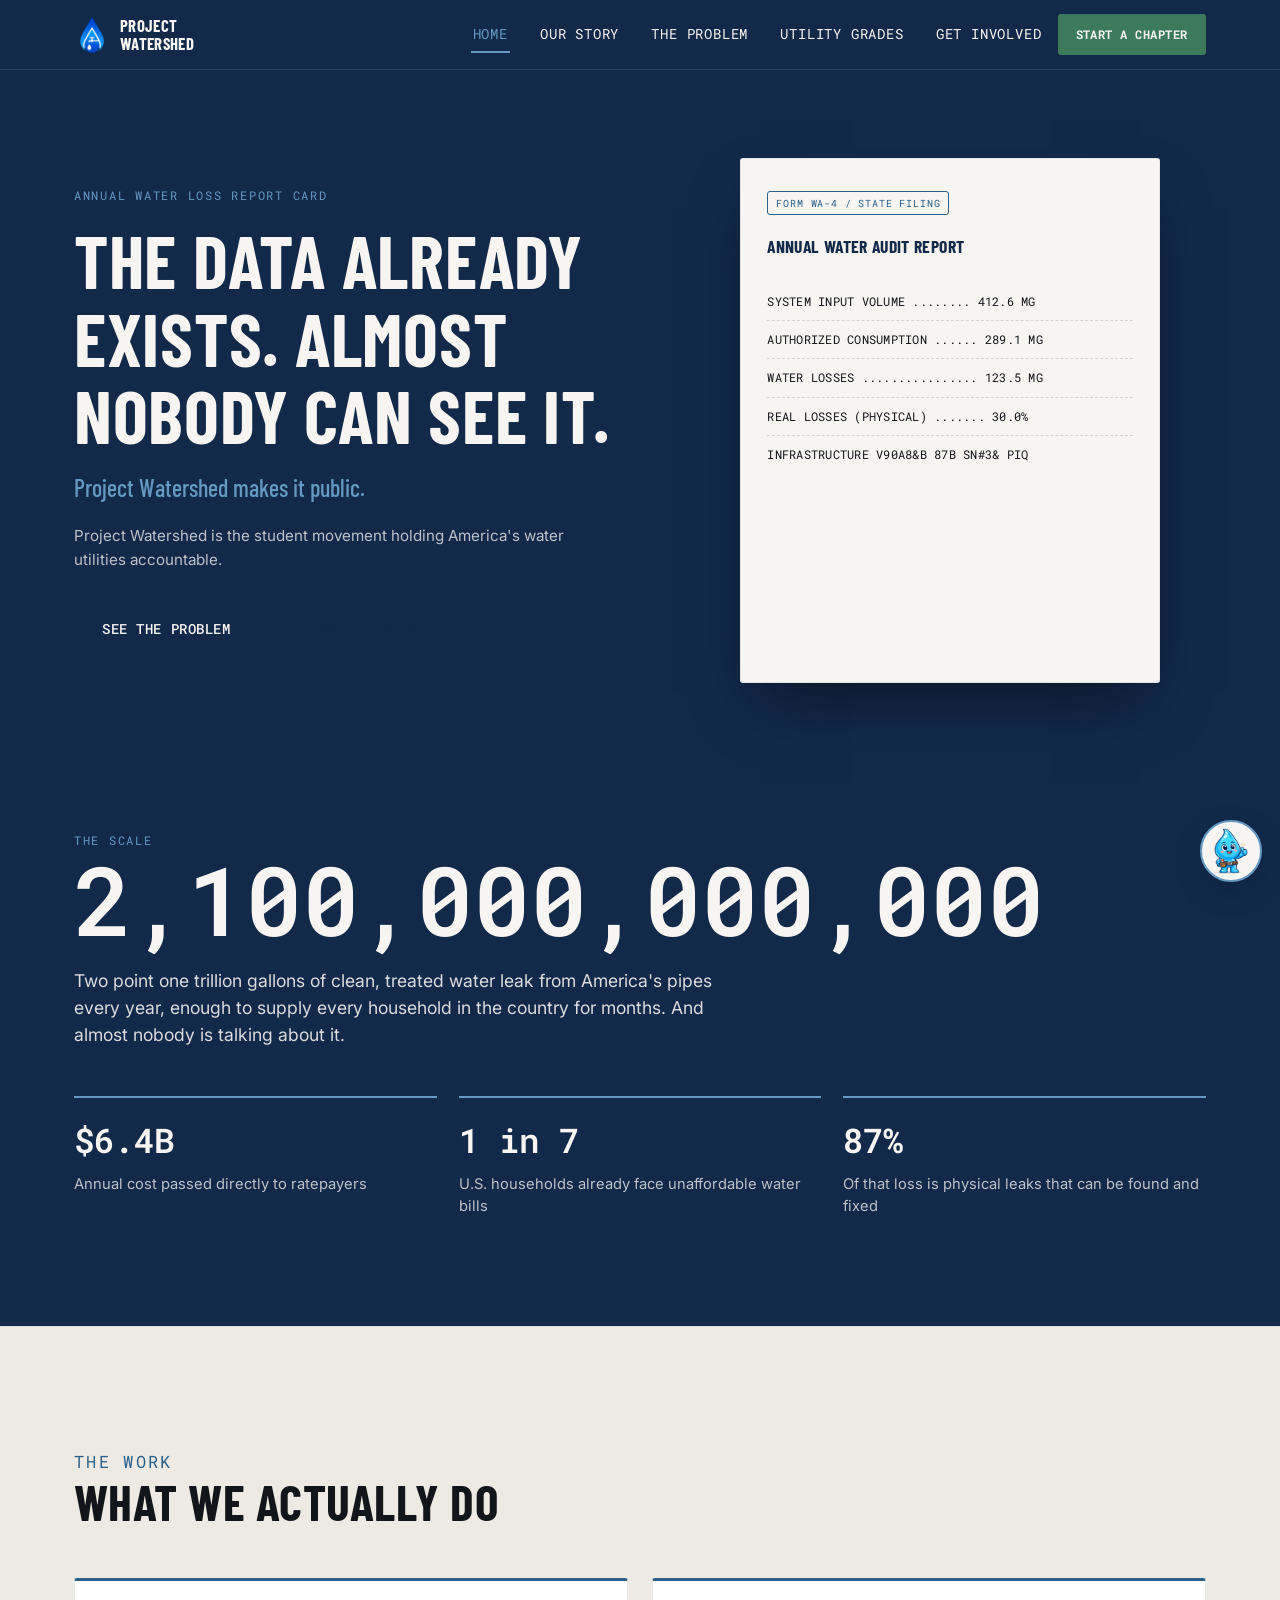
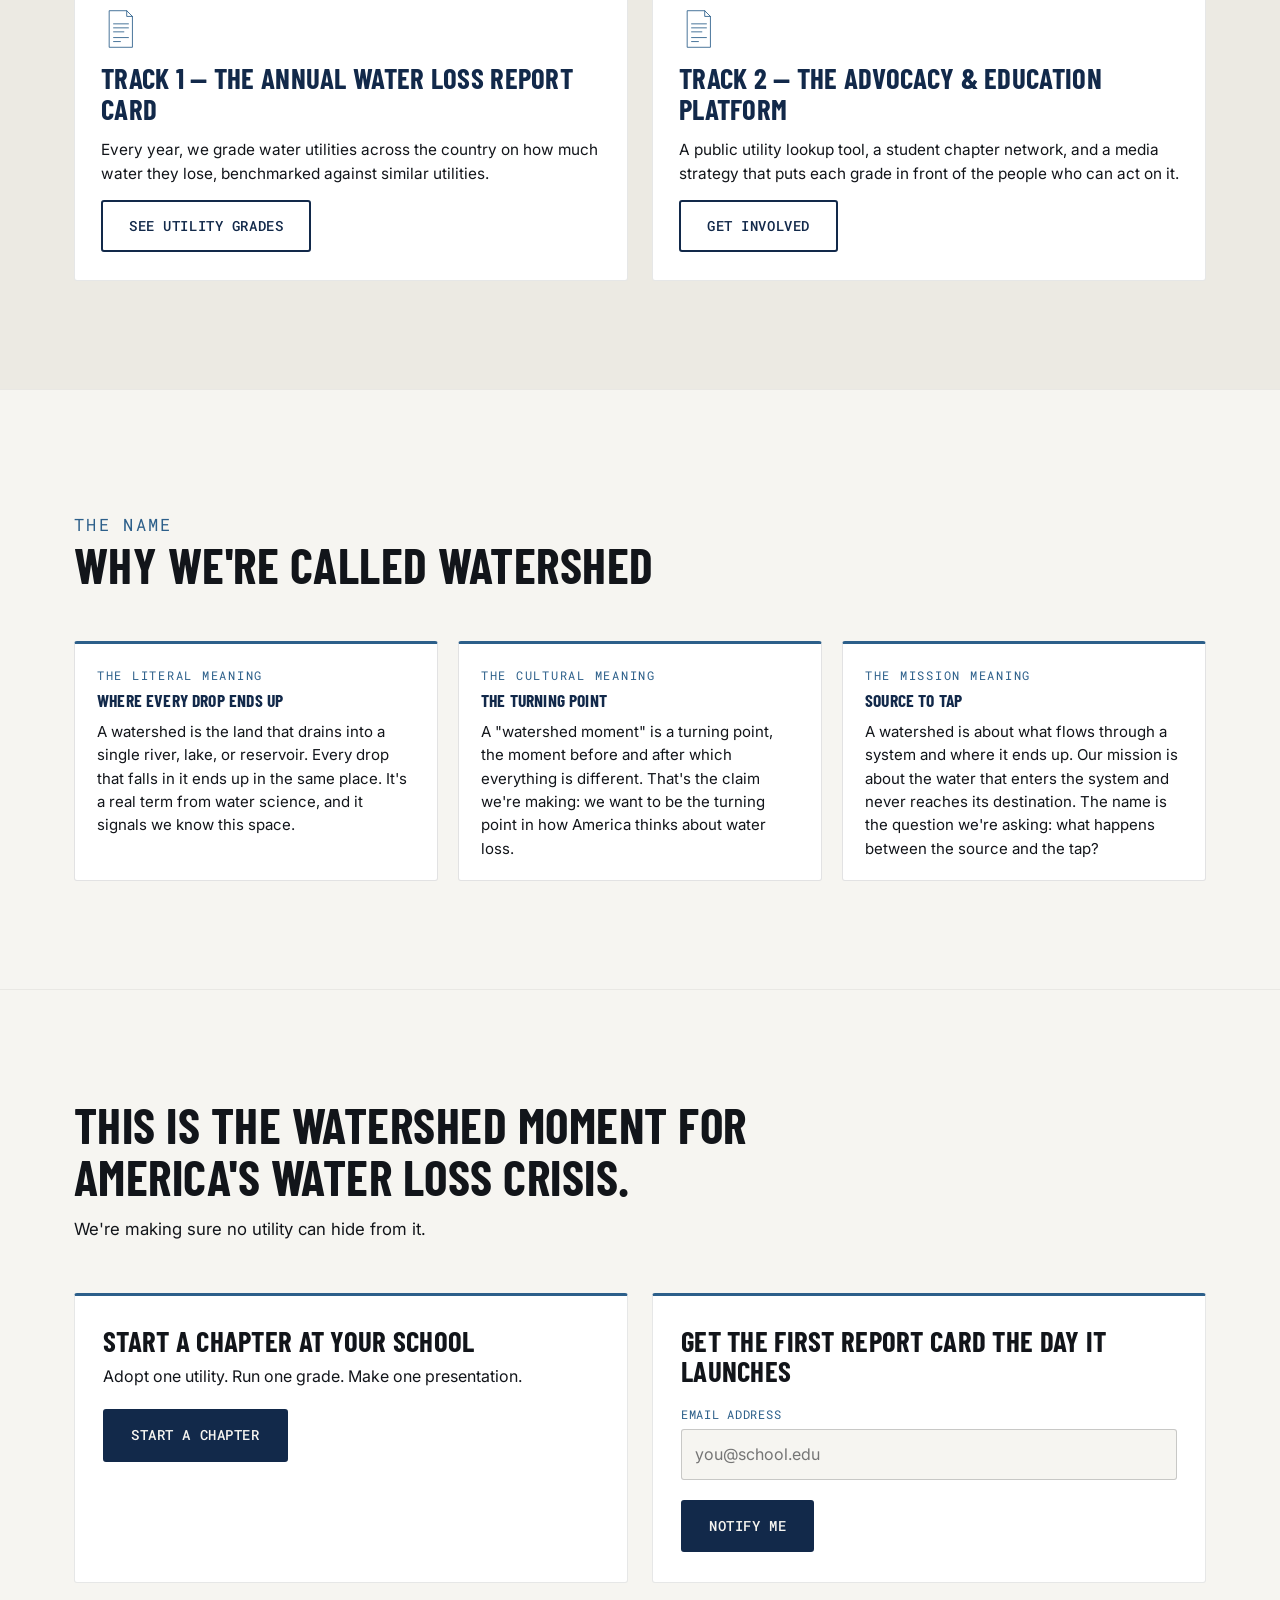
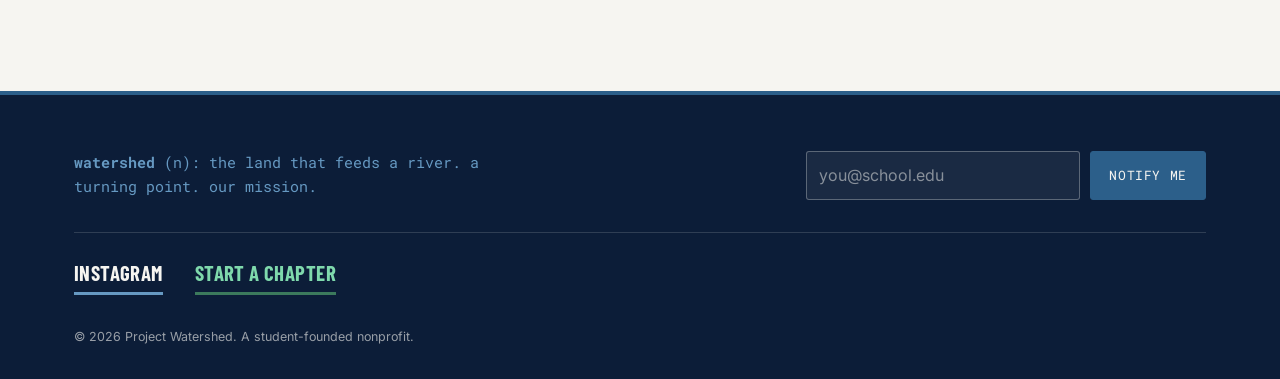
==== commit 86212084: "Update index.html" ====
--- a/index.html
+++ b/index.html
@@ -166,7 +166,7 @@
         </div>
         <div class="form-panel">
           <h3>Get the first Report Card the day it launches</h3>
-          <form action="https://formspree.io/f/xyeywede" method="POST" data-signup-form novalidate>
+          <form action="https://formspree.io/f/xyeywede" method="POST" novalidate>
             <div class="form-row">
               <div class="form-field" style="flex:1 1 100%;">
                 <label for="home-email">Email address</label>
@@ -187,7 +187,7 @@
   <div class="wrap site-footer__inner">
     <div class="site-footer__top">
       <p class="site-footer__tagline"><strong>watershed</strong> (n): the land that feeds a river. a turning point. our mission.</p>
-      <form action="https://formspree.io/f/xyeywede" method="POST" class="footer-signup" data-signup-form novalidate>
+      <form action="https://formspree.io/f/xyeywede" method="POST" class="footer-signup" novalidate>
         <label for="footer-email" class="visually-hidden">Email address</label>
         <input type="email" id="footer-email" name="email" placeholder="you@school.edu" required>
         <button type="submit">Notify Me</button>
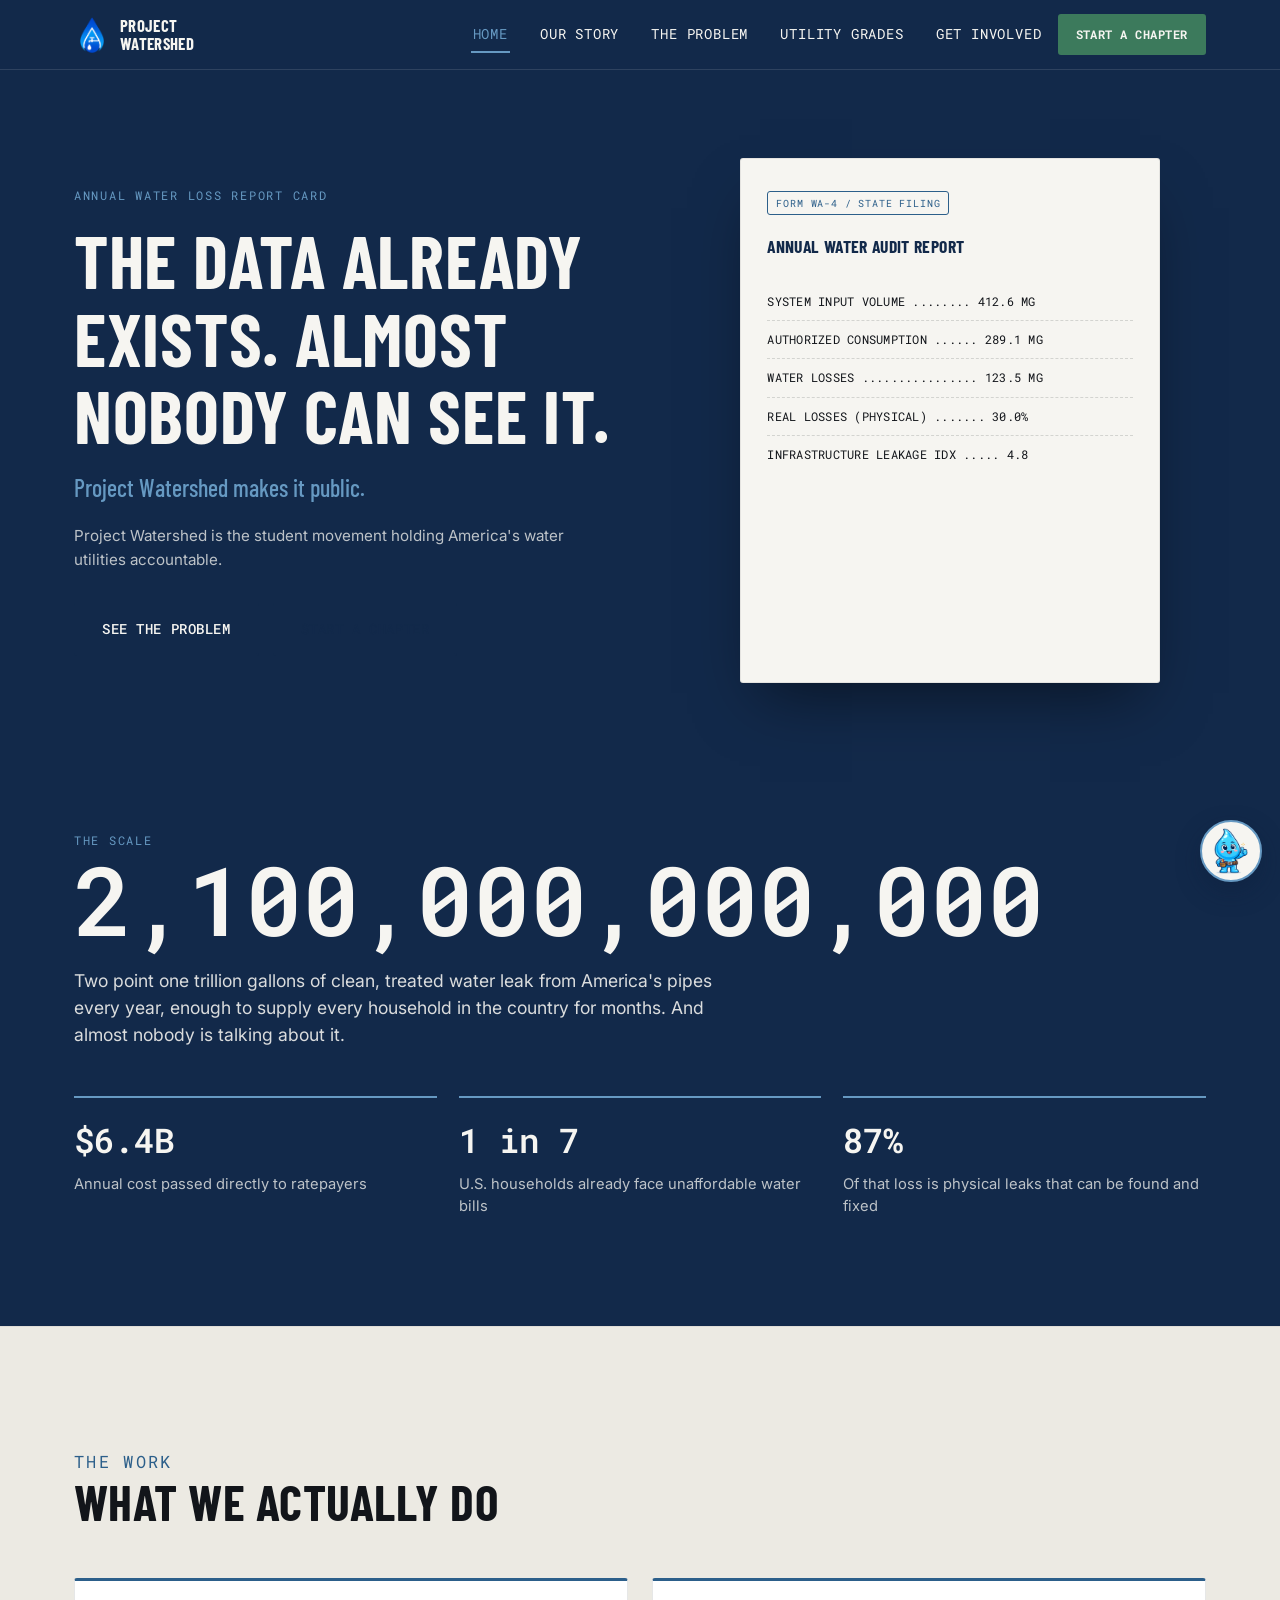
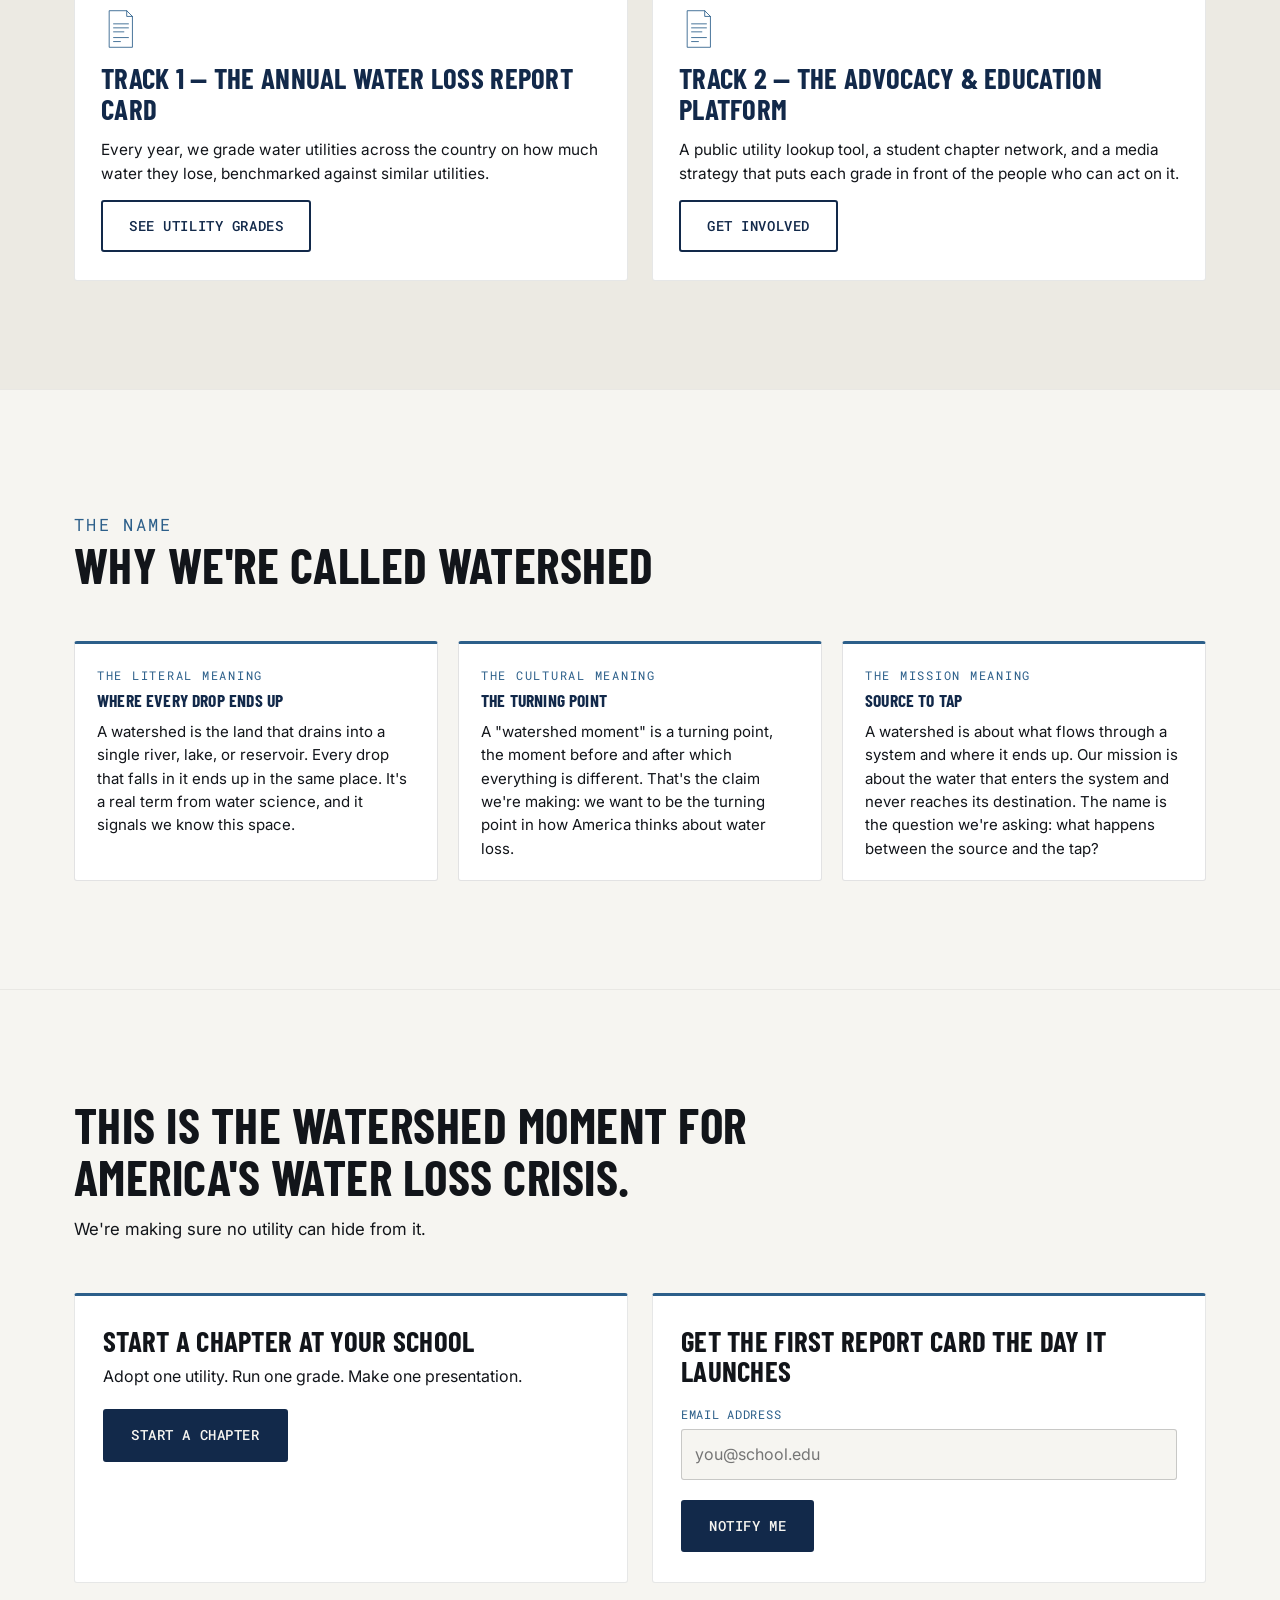
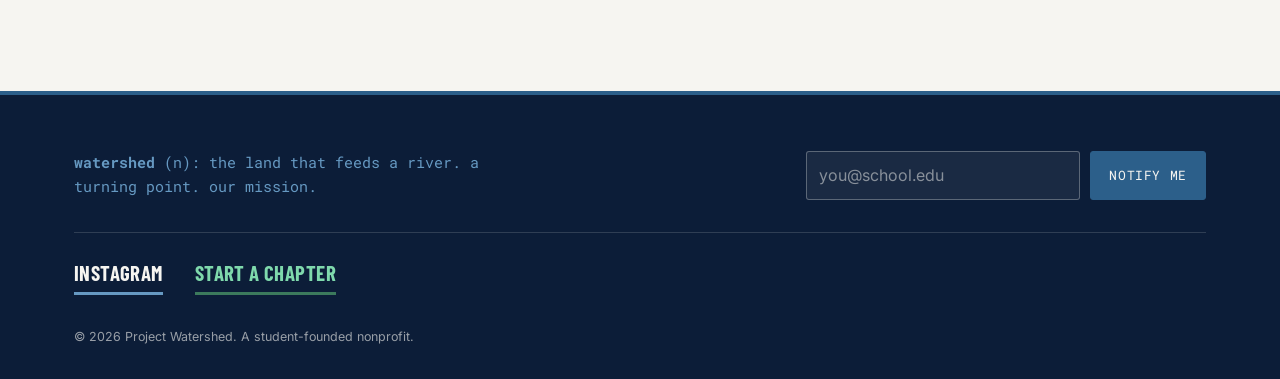
==== commit bbfd9cba: "Update index.html" ====
--- a/index.html
+++ b/index.html
@@ -166,7 +166,7 @@
         </div>
         <div class="form-panel">
           <h3>Get the first Report Card the day it launches</h3>
-          <form action="https://formspree.io/f/xyeywede" method="POST" novalidate>
+          <form action="https://formspree.io/f/"xdeopwvg" method="POST" novalidate>
             <div class="form-row">
               <div class="form-field" style="flex:1 1 100%;">
                 <label for="home-email">Email address</label>
@@ -187,7 +187,7 @@
   <div class="wrap site-footer__inner">
     <div class="site-footer__top">
       <p class="site-footer__tagline"><strong>watershed</strong> (n): the land that feeds a river. a turning point. our mission.</p>
-      <form action="https://formspree.io/f/xyeywede" method="POST" class="footer-signup" novalidate>
+      <form action="https://formspree.io/f/xdeopwvg" method="POST" class="footer-signup" novalidate>
         <label for="footer-email" class="visually-hidden">Email address</label>
         <input type="email" id="footer-email" name="email" placeholder="you@school.edu" required>
         <button type="submit">Notify Me</button>
